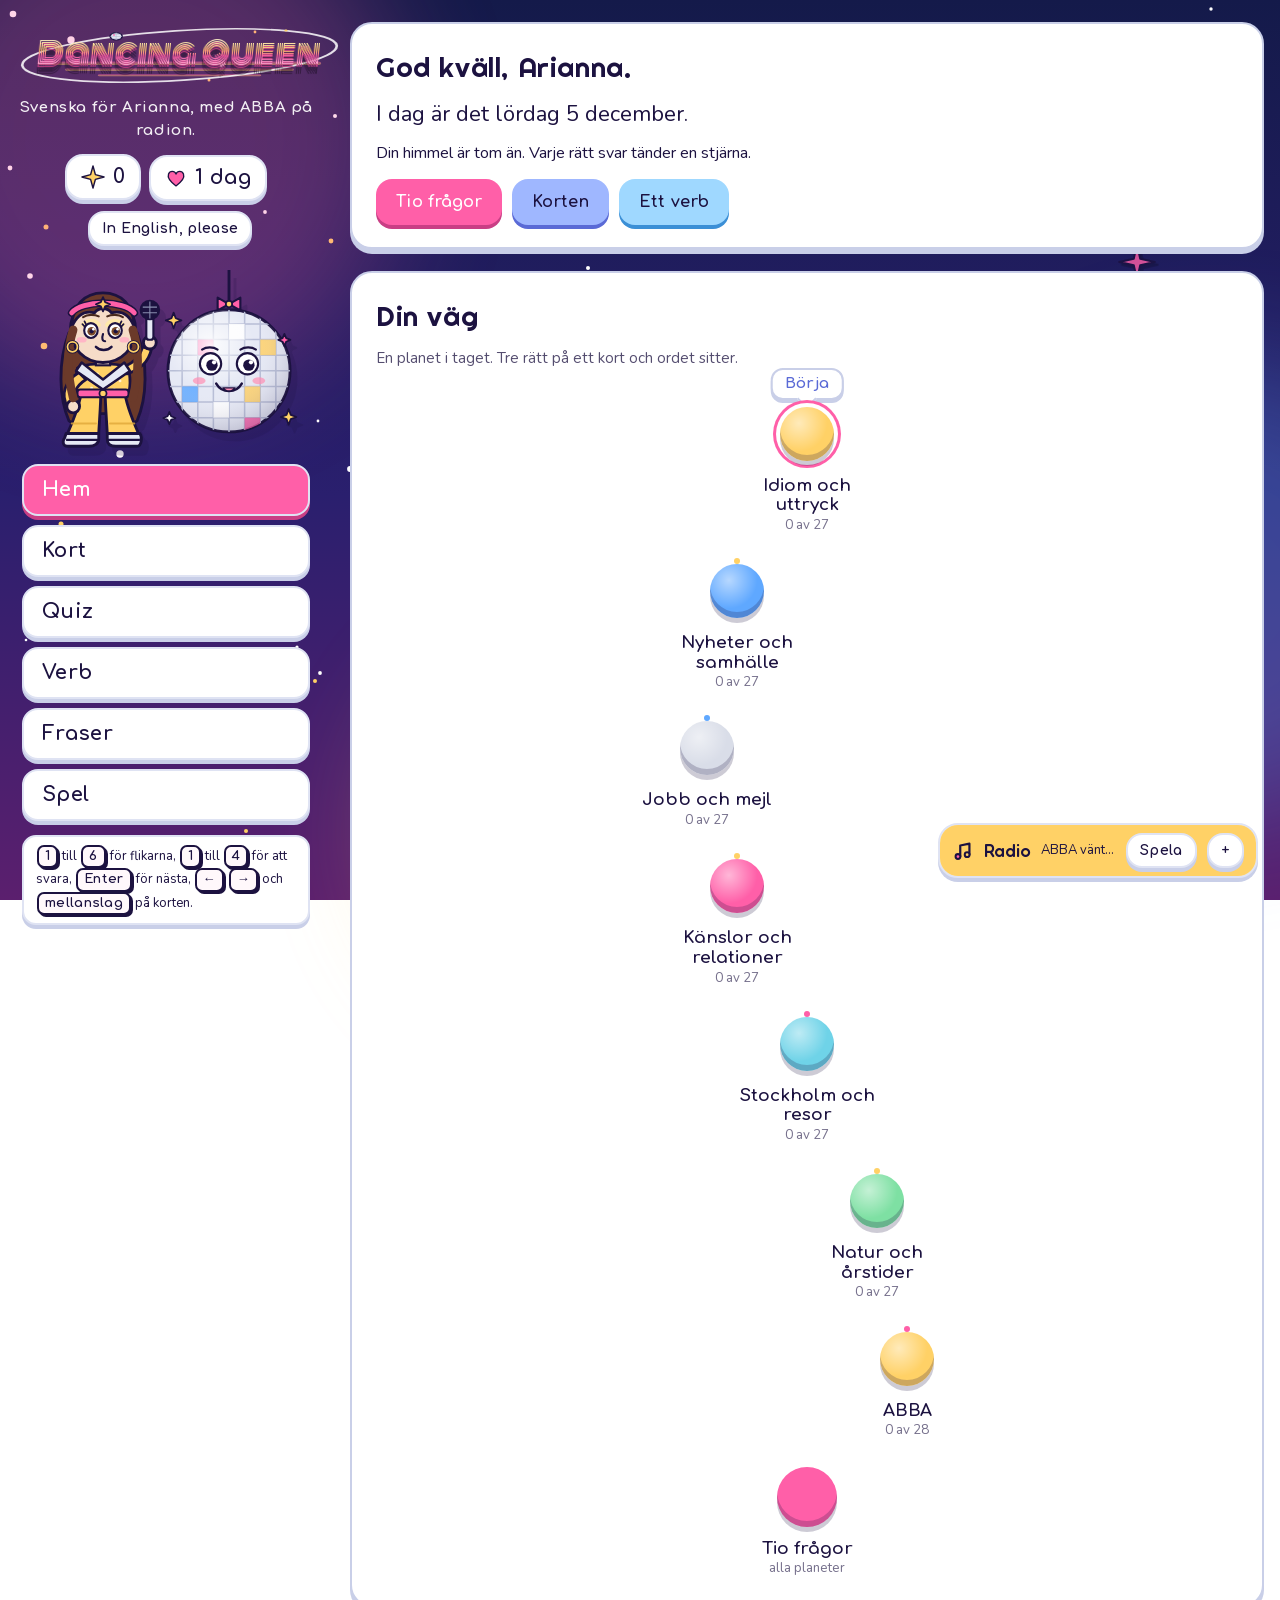
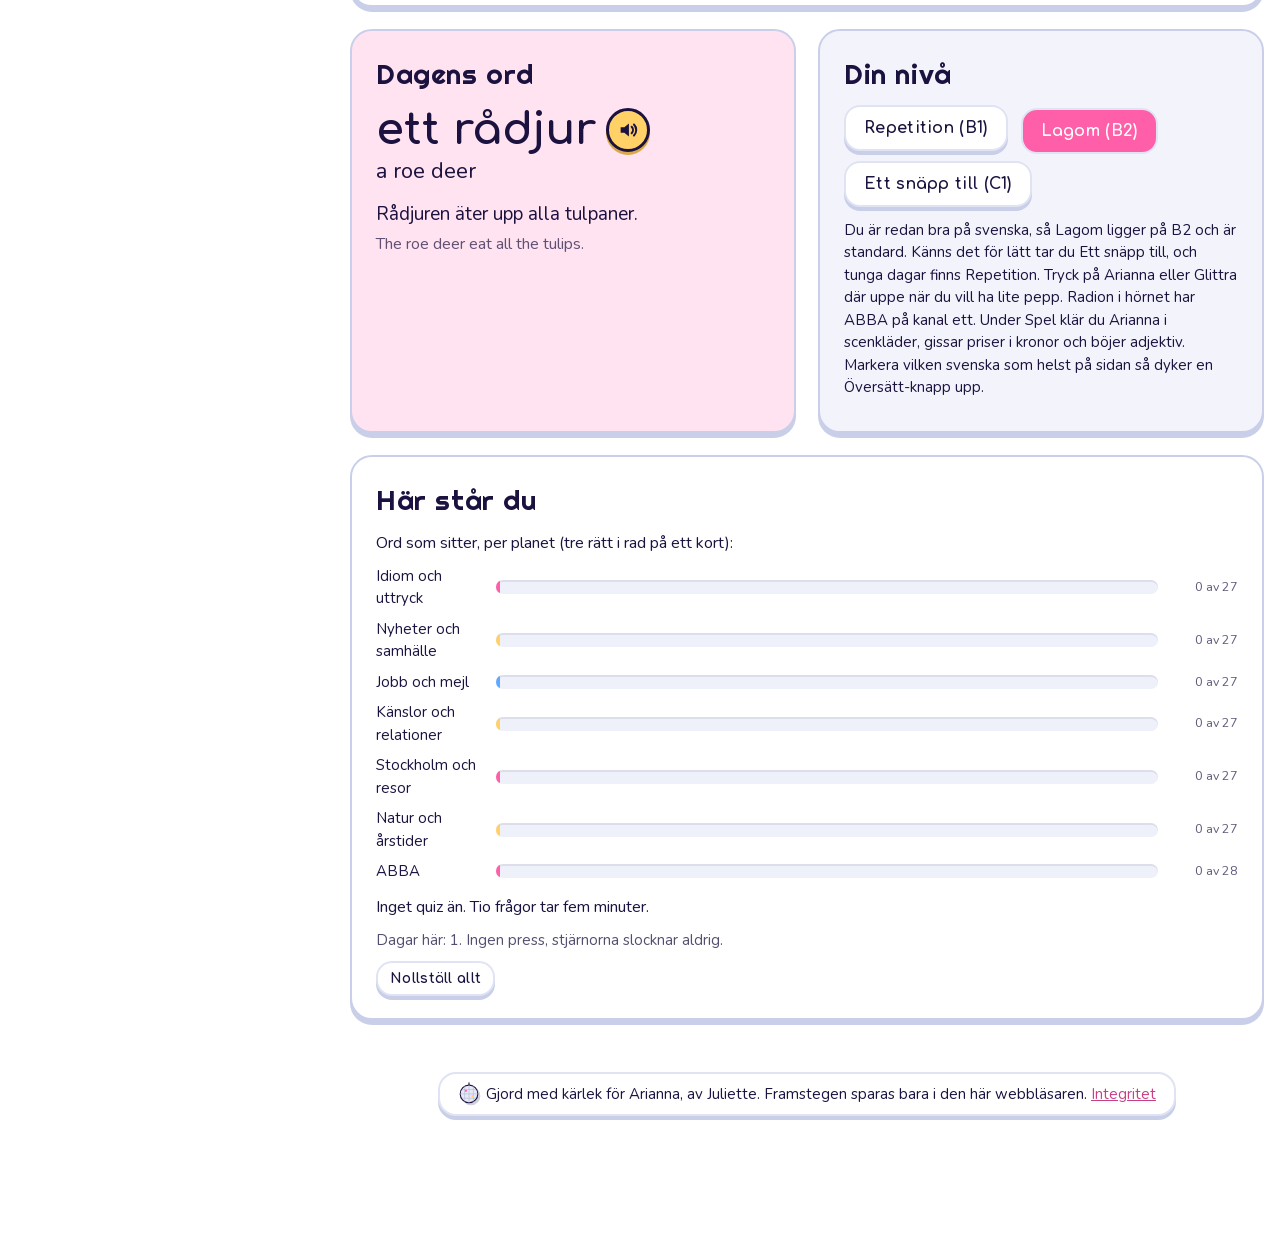
==== index.html @ 540b8186 "Dancing Queen: Swedish practice site for Arianna, ABBA themed Sister site of Le Petit Observatoire. " ====
<!doctype html>
<html lang="sv">
<head>
<meta charset="utf-8">
<meta name="viewport" content="width=device-width, initial-scale=1">
<title>Dancing Queen</title>
<meta name="description" content="Svenska för Arianna, med ABBA på radion.">
<link rel="stylesheet" href="fonts/fonts.css?v=1">
<link rel="stylesheet" href="style.css?v=1">
<link rel="manifest" href="manifest.webmanifest">
<meta name="apple-mobile-web-app-capable" content="yes">
<meta name="apple-mobile-web-app-status-bar-style" content="black-translucent">
<meta name="apple-mobile-web-app-title" content="Dancing Queen">
<meta name="theme-color" content="#141a4a">
<link rel="apple-touch-icon" href="icon-180.png">
<link rel="icon" href="data:image/svg+xml,%3Csvg xmlns='http://www.w3.org/2000/svg' viewBox='0 0 100 100'%3E%3Ccircle cx='50' cy='54' r='40' fill='%23e6e9f5' stroke='%231c1240' stroke-width='6'/%3E%3Cpath d='M10 54h80M18 34h64M18 74h64M50 14v80M30 20v68M70 20v68' stroke='%23b7bdd6' stroke-width='3'/%3E%3Ccircle cx='36' cy='40' r='6' fill='%23ff5fa8'/%3E%3Ccircle cx='66' cy='64' r='6' fill='%23ffd166'/%3E%3C/svg%3E">
</head>
<body>
<svg id="sky" aria-hidden="true"></svg>
<div class="blob a"></div><div class="blob b"></div><div class="blob c"></div>

<div class="wrap">
<header class="top">
  <button class="char j" id="charJ" aria-label="Arianna">
    <span class="bubble" id="bubbleJ"></span>
    <svg viewBox="0 0 200 270" xmlns="http://www.w3.org/2000/svg">
      <!-- hair back, long and wavy -->
      <path d="M52 108 C36 150 38 200 52 232 C60 240 70 232 74 222 L126 222 C130 232 140 240 148 232 C162 200 164 150 148 108 Z" fill="#6b3a2a" stroke="#1c1240" stroke-width="4" stroke-linejoin="round"/>
      <!-- flared legs -->
      <path d="M70 188 C68 208 58 232 50 250 L94 250 C95 230 97 208 97 188 Z" fill="#ffd166" stroke="#1c1240" stroke-width="4" stroke-linejoin="round"/>
      <path d="M103 188 C103 208 105 230 106 250 L150 250 C142 232 132 208 130 188 Z" fill="#ffd166" stroke="#1c1240" stroke-width="4" stroke-linejoin="round"/>
      <path d="M56 236 h34 M110 236 h34" stroke="#e0a93a" stroke-width="3" stroke-linecap="round" opacity=".8"/>
      <!-- platform boots -->
      <path d="M48 250 H94 V258 C94 264 88 268 80 268 H50 C44 268 42 262 46 256 Z" fill="#e6e9f5" stroke="#1c1240" stroke-width="4" stroke-linejoin="round"/>
      <path d="M106 250 H152 C156 256 154 268 148 268 H118 C110 268 106 264 106 258 Z" fill="#e6e9f5" stroke="#1c1240" stroke-width="4" stroke-linejoin="round"/>
      <path d="M48 259 h46 M106 259 h46" stroke="#1c1240" stroke-width="3"/>
      <!-- jumpsuit body -->
      <path d="M64 158 C60 178 62 196 68 196 L132 196 C138 196 140 178 136 158 C126 150 74 150 64 158 Z" fill="#ffd166" stroke="#1c1240" stroke-width="4" stroke-linejoin="round"/>
      <g fill="#fff" opacity=".75"><circle cx="78" cy="172" r="2"/><circle cx="92" cy="166" r="2"/><circle cx="110" cy="170" r="2"/><circle cx="124" cy="176" r="2"/><circle cx="84" cy="186" r="2"/><circle cx="116" cy="188" r="2"/><circle cx="100" cy="180" r="2"/></g>
      <!-- belt -->
      <rect x="64" y="188" width="72" height="11" rx="4" fill="#ff5fa8" stroke="#1c1240" stroke-width="3"/>
      <circle cx="100" cy="193.5" r="5" fill="#ffd166" stroke="#1c1240" stroke-width="2.5"/>
      <!-- left arm on the hip -->
      <path d="M66 164 C46 176 40 196 50 212 L62 208 C56 198 60 184 76 174 Z" fill="#ffd166" stroke="#1c1240" stroke-width="4" stroke-linejoin="round"/>
      <circle cx="58" cy="212" r="9" fill="#f6dcc8" stroke="#1c1240" stroke-width="4"/>
      <!-- right arm up with the microphone -->
      <path d="M134 166 C152 160 164 150 168 132 L156 128 C152 142 144 150 130 156 Z" fill="#ffd166" stroke="#1c1240" stroke-width="4" stroke-linejoin="round"/>
      <circle cx="166" cy="122" r="9" fill="#f6dcc8" stroke="#1c1240" stroke-width="4"/>
      <rect x="161" y="84" width="10" height="34" rx="4" fill="#e6e9f5" stroke="#1c1240" stroke-width="3"/>
      <circle cx="166" cy="76" r="13" fill="#1c1240" stroke="#1c1240" stroke-width="3"/>
      <path d="M156 72 h20 M156 80 h20 M166 64 v24" stroke="#8a8fb0" stroke-width="1.5"/>
      <!-- wide pointed collar -->
      <path d="M70 150 L100 174 L130 150 L138 162 L100 188 L62 162 Z" fill="#e6e9f5" stroke="#1c1240" stroke-width="3.5" stroke-linejoin="round"/>
      <!-- neck -->
      <rect x="90" y="140" width="20" height="14" fill="#f6dcc8" stroke="#1c1240" stroke-width="3"/>
      <!-- face -->
      <circle cx="100" cy="104" r="46" fill="#f6dcc8" stroke="#1c1240" stroke-width="4"/>
      <!-- hair front with curtain bangs -->
      <path d="M56 100 C56 70 74 52 100 52 C126 52 144 70 144 100 C138 84 128 76 112 80 C106 72 94 72 88 80 C72 76 62 86 56 100 Z" fill="#6b3a2a" stroke="#1c1240" stroke-width="4" stroke-linejoin="round"/>
      <path d="M58 104 C48 134 50 168 58 200" fill="none" stroke="#6b3a2a" stroke-width="12" stroke-linecap="round"/>
      <path d="M142 104 C152 134 150 168 142 200" fill="none" stroke="#6b3a2a" stroke-width="12" stroke-linecap="round"/>
      <!-- sparkly headband -->
      <path d="M56 80 C70 62 130 62 144 80" fill="none" stroke="#1c1240" stroke-width="11" stroke-linecap="round"/>
      <path d="M56 80 C70 62 130 62 144 80" fill="none" stroke="#ff5fa8" stroke-width="7" stroke-linecap="round"/>
      <path d="M100 58 l3 7 7 3 -7 3 -3 7 -3 -7 -7 -3 7 -3z" fill="#ffd166" stroke="#1c1240" stroke-width="2.5" stroke-linejoin="round"/>
      <!-- hoop earrings -->
      <circle cx="57" cy="128" r="7" fill="none" stroke="#1c1240" stroke-width="5"/><circle cx="57" cy="128" r="7" fill="none" stroke="#ffd166" stroke-width="2.5"/>
      <circle cx="143" cy="128" r="7" fill="none" stroke="#1c1240" stroke-width="5"/><circle cx="143" cy="128" r="7" fill="none" stroke="#ffd166" stroke-width="2.5"/>
      <!-- eyes with gold shimmer, lashes, brows -->
      <path d="M72 97 C78 90 90 90 94 97" fill="none" stroke="#ffe9a8" stroke-width="6" stroke-linecap="round" opacity=".95"/>
      <path d="M106 97 C110 90 122 90 128 97" fill="none" stroke="#ffe9a8" stroke-width="6" stroke-linecap="round" opacity=".95"/>
      <ellipse cx="83" cy="105" rx="9.5" ry="10.5" fill="#fff" stroke="#1c1240" stroke-width="3"/>
      <ellipse cx="117" cy="105" rx="9.5" ry="10.5" fill="#fff" stroke="#1c1240" stroke-width="3"/>
      <circle cx="84" cy="106" r="6" fill="#7a4a2a"/><circle cx="118" cy="106" r="6" fill="#7a4a2a"/>
      <circle cx="84" cy="106" r="3" fill="#1c1240"/><circle cx="118" cy="106" r="3" fill="#1c1240"/>
      <circle cx="86.5" cy="103" r="1.8" fill="#fff"/><circle cx="120.5" cy="103" r="1.8" fill="#fff"/>
      <path d="M74 99 l-3 -3 M76 96 l-2 -4 M126 99 l3 -3 M124 96 l2 -4" stroke="#1c1240" stroke-width="2.5" stroke-linecap="round"/>
      <path d="M72 86 C78 82 88 82 94 85 M106 85 C112 82 122 82 128 86" fill="none" stroke="#4a2a1e" stroke-width="3" stroke-linecap="round"/>
      <!-- blush, nose, smile -->
      <ellipse cx="70" cy="118" rx="7" ry="4" fill="#ffb6c6"/><ellipse cx="130" cy="118" rx="7" ry="4" fill="#ffb6c6"/>
      <path d="M100 110 c-2 6 -1 10 3 10" fill="none" stroke="#1c1240" stroke-width="3" stroke-linecap="round"/>
      <path d="M90 128 C96 134 106 134 112 128" fill="none" stroke="#1c1240" stroke-width="3.5" stroke-linecap="round"/>
    </svg>
  </button>

  <div class="title">
    <h1>Dancing Queen</h1>
    <p>Svenska för Arianna, med ABBA på radion.</p>
    <div class="starbadge" id="starBadge" title="Stjärnor du har samlat">
      <svg viewBox="0 0 100 100"><path d="M50 4 L60 40 L96 50 L60 60 L50 96 L40 60 L4 50 L40 40 Z" fill="#ffd166" stroke="#1c1240" stroke-width="6" stroke-linejoin="round"/></svg>
      <span id="starCount">0</span>
    </div>
  </div>

  <button class="char c" id="charC" aria-label="Glittra">
    <span class="bubble" id="bubbleC"></span>
    <svg viewBox="0 0 200 250" xmlns="http://www.w3.org/2000/svg">
      <defs>
        <clipPath id="ballclip"><circle cx="100" cy="142" r="86"/></clipPath>
        <radialGradient id="ballshine" cx=".35" cy=".3" r=".8"><stop offset="0" stop-color="#fff" stop-opacity=".9"/><stop offset=".45" stop-color="#fff" stop-opacity="0"/><stop offset="1" stop-color="#1c1240" stop-opacity=".25"/></radialGradient>
      </defs>
      <!-- string and little bow -->
      <path d="M100 0 v50" stroke="#1c1240" stroke-width="4" stroke-linecap="round"/>
      <path d="M100 48 l-16 -9 v18 z M100 48 l16 -9 v18 z" fill="#ff5fa8" stroke="#1c1240" stroke-width="3" stroke-linejoin="round"/>
      <circle cx="100" cy="48" r="4.5" fill="#ffd166" stroke="#1c1240" stroke-width="2.5"/>
      <!-- mirror ball -->
      <circle cx="100" cy="142" r="86" fill="#e6e9f5" stroke="#1c1240" stroke-width="4"/>
      <g clip-path="url(#ballclip)" stroke="#b7bdd6" stroke-width="2.2" fill="none">
        <path d="M0 142 H200 M0 120 H200 M0 164 H200 M0 98 H200 M0 186 H200 M0 76 H200 M0 208 H200"/>
        <path d="M100 56 V228 M78 56 V228 M122 56 V228 M56 56 V228 M144 56 V228 M34 70 V214 M166 70 V214"/>
      </g>
      <g clip-path="url(#ballclip)" opacity=".85">
        <rect x="56" y="98" width="22" height="22" fill="#ff5fa8"/><rect x="122" y="164" width="22" height="22" fill="#ffd166"/><rect x="144" y="98" width="22" height="22" fill="#ffd166"/><rect x="34" y="164" width="22" height="22" fill="#5fa8ff"/><rect x="78" y="186" width="22" height="22" fill="#fff"/><rect x="100" y="76" width="22" height="22" fill="#fff"/><rect x="122" y="208" width="22" height="22" fill="#ff5fa8"/>
      </g>
      <circle cx="100" cy="142" r="86" fill="url(#ballshine)"/>
      <!-- face -->
      <circle cx="74" cy="132" r="15" fill="#fff" stroke="#1c1240" stroke-width="3"/>
      <circle cx="126" cy="132" r="15" fill="#fff" stroke="#1c1240" stroke-width="3"/>
      <circle cx="76" cy="134" r="8" fill="#1c1240"/><circle cx="128" cy="134" r="8" fill="#1c1240"/>
      <circle cx="79" cy="130" r="3" fill="#fff"/><circle cx="131" cy="130" r="3" fill="#fff"/>
      <path d="M62 112 C68 108 78 108 84 112 M116 112 C122 108 132 108 138 112" fill="none" stroke="#1c1240" stroke-width="3" stroke-linecap="round"/>
      <ellipse cx="58" cy="156" rx="9" ry="5" fill="#ff8fb4" opacity=".7"/><ellipse cx="142" cy="156" rx="9" ry="5" fill="#ff8fb4" opacity=".7"/>
      <path d="M82 160 C90 174 110 174 118 160" fill="none" stroke="#1c1240" stroke-width="3.5" stroke-linecap="round"/>
      <path d="M92 166 c3 6 13 6 16 0 z" fill="#ff8fb4" stroke="#1c1240" stroke-width="2"/>
      <!-- sparkles -->
      <path d="M22 60 l3 8 8 3 -8 3 -3 8 -3 -8 -8 -3 8 -3z" fill="#ffd166" stroke="#1c1240" stroke-width="2.5" stroke-linejoin="round"/>
      <path d="M178 90 l2.5 6 6 2.5 -6 2.5 -2.5 6 -2.5 -6 -6 -2.5 6 -2.5z" fill="#ff5fa8" stroke="#1c1240" stroke-width="2.5" stroke-linejoin="round"/>
      <path d="M16 200 l2.5 6 6 2.5 -6 2.5 -2.5 6 -2.5 -6 -6 -2.5 6 -2.5z" fill="#fff" stroke="#1c1240" stroke-width="2.5" stroke-linejoin="round"/>
      <path d="M184 196 l3 8 8 3 -8 3 -3 8 -3 -8 -8 -3 8 -3z" fill="#ffd166" stroke="#1c1240" stroke-width="2.5" stroke-linejoin="round"/>
    </svg>
  </button>
</header>

<nav class="tabs" id="tabs">
  <button class="tab on" data-view="home">Hem</button>
  <button class="tab" data-view="cards">Kort</button>
  <button class="tab" data-view="quiz">Quiz</button>
  <button class="tab" data-view="verbs">Verb</button>
  <button class="tab" data-view="phrases">Fraser</button>
  <button class="tab" data-view="games">Spel</button>
</nav>

<main>
<section id="view-home">
  <div class="panel">
    <h2 id="greeting">Hej, Arianna.</h2>
    <p class="big" id="dateLine"></p>
    <p id="starLine"></p>
    <div class="row" style="margin-top:14px">
      <button class="btn pink" data-go="quiz">Tio frågor</button>
      <button class="btn lilac" data-go="cards">Korten</button>
      <button class="btn blue" data-go="verbs">Ett verb</button>
    </div>
  </div>
  <div class="cols">
    <div class="panel pink">
      <h2>Dagens ord</h2>
      <div class="row"><span class="word" id="wodFr"></span><button class="speak" id="wodSpeak" aria-label="Lyssna"><svg viewBox="0 0 24 24"><path d="M4 9v6h4l5 4V5L8 9H4z" fill="#1c1240"/><path d="M16 8.5a5 5 0 0 1 0 7M18.5 6a8.5 8.5 0 0 1 0 12" fill="none" stroke="#1c1240" stroke-width="2.2" stroke-linecap="round"/></svg></button></div>
      <p class="big" id="wodEn"></p>
      <p class="ex" id="wodEx"></p>
    </div>
    <div class="panel soft">
      <h2>Din nivå</h2>
      <div class="levels" id="levels">
        <button class="btn plain" data-lvl="1">Repetition (B1)</button>
        <button class="btn plain" data-lvl="2">Lagom (B2)</button>
        <button class="btn plain" data-lvl="3">Ett snäpp till (C1)</button>
      </div>
      <p class="small" style="margin-top:12px">Du är redan bra på svenska, så Lagom ligger på B2 och är standard. Känns det för lätt tar du Ett snäpp till, och tunga dagar finns Repetition. Tryck på Arianna eller Glittra där uppe när du vill ha lite pepp. Radion i hörnet har ABBA på kanal ett. Under Spel klär du Arianna i scenkläder, gissar priser i kronor och böjer adjektiv. Markera vilken svenska som helst på sidan så dyker en Översätt-knapp upp.</p>
    </div>
  </div>
  <div class="panel" id="progressPanel"></div>
</section>

<section id="view-cards" hidden>
  <div class="panel">
    <h2>Vilken planet i dag?</h2>
    <div class="planets" id="deckPlanets"></div>
  </div>
  <div id="cardArea"></div>
</section>

<section id="view-quiz" hidden>
  <div id="quizArea"></div>
</section>

<section id="view-verbs" hidden>
  <div class="panel">
    <h2>Böj det här</h2>
    <div class="row">
      <select id="verbSel"></select>
      <select id="tenseSel">
        <option value="pres">presens</option>
        <option value="pret">preteritum</option>
        <option value="perf">perfekt</option>
        <option value="fut">futurum</option>
      </select>
      <button class="btn sm plain" id="verbTable">Visa tabellen</button>
    </div>
    <div id="verbArea" style="margin-top:18px"></div>
    <div id="verbTableArea" style="margin-top:14px"></div>
  </div>
</section>

<section id="view-games" hidden><div id="gameArea"></div></section>

<section id="view-phrases" hidden>
  <div class="panel">
    <h2>Sånt du faktiskt säger</h2>
    <div class="row" style="margin-bottom:8px">
      <button class="btn sm plain" id="toggleEn">Dölj engelskan</button>
      <button class="btn sm plain" id="challengeMode">Utmaning</button>
      <button class="btn sm plain" id="shufflePhrases">Blanda</button>
    </div>
    <div id="phraseList"></div>
  </div>
</section>
</main>

<footer>Gjord med kärlek för Arianna, av Juliette. Framstegen sparas bara i den här webbläsaren. <a href="privacy.html">Integritet</a></footer>
</div>

<aside class="radio min" id="radio">
  <div class="bar">
    <svg class="icon" viewBox="0 0 24 24"><path d="M9 18V6l10-2v12" fill="none" stroke="#1c1240" stroke-width="2.4" stroke-linecap="round" stroke-linejoin="round"/><circle cx="6.5" cy="18" r="2.6" fill="#ff5fa8" stroke="#1c1240" stroke-width="2.2"/><circle cx="16.5" cy="16" r="2.6" fill="#ffd166" stroke="#1c1240" stroke-width="2.2"/></svg>
    <span>Radio</span>
    <span class="np" id="nowPlaying">ABBA väntar på kanal ett.</span>
    <button class="btn sm plain" id="radioPlay">Spela</button>
    <button class="btn sm plain" id="radioToggle" aria-label="Öppna eller minimera">+</button>
  </div>
  <div class="body">
    <div class="stations" id="stations"></div>
    <div class="yt" id="yt"><div id="ytPlayer"></div></div>
    <form class="custom" id="customForm">
      <input type="text" id="customUrl" placeholder="Klistra in en YouTube-länk eller spellista">
      <button class="btn sm lilac" type="submit">Kör</button>
    </form>
  </div>
</aside>

<script src="data.js?v=1"></script>
<script src="app.js?v=1"></script>
<script src="games.js?v=1"></script>
<script src="english.js?v=1"></script>
<script src="interactive.js?v=1"></script>
<script src="disco.js?v=1"></script>
<script src="path.js?v=1"></script>
<script src="native.js?v=1"></script>
</body>
</html>
---- fonts/fonts.css ----
/* Fredoka and Nunito, bundled from Google Fonts (OFL) so the app works offline */
@font-face{font-family:'Fredoka';font-style:normal;font-weight:500;font-display:swap;src:url(fredoka-normal-500-latin-ext.woff2) format('woff2');unicode-range:U+0100-02BA, U+02BD-02C5, U+02C7-02CC, U+02CE-02D7, U+02DD-02FF, U+0304, U+0308, U+0329, U+1D00-1DBF, U+1E00-1E9F, U+1EF2-1EFF, U+2020, U+20A0-20AB, U+20AD-20C4, U+2113, U+2C60-2C7F, U+A720-A7FF;}
@font-face{font-family:'Fredoka';font-style:normal;font-weight:500;font-display:swap;src:url(fredoka-normal-500-latin.woff2) format('woff2');unicode-range:U+0000-00FF, U+0131, U+0152-0153, U+02BB-02BC, U+02C6, U+02DA, U+02DC, U+0304, U+0308, U+0329, U+2000-206F, U+20AC, U+2122, U+2191, U+2193, U+2212, U+2215, U+FEFF, U+FFFD;}
@font-face{font-family:'Fredoka';font-style:normal;font-weight:600;font-display:swap;src:url(fredoka-normal-500-latin-ext.woff2) format('woff2');unicode-range:U+0100-02BA, U+02BD-02C5, U+02C7-02CC, U+02CE-02D7, U+02DD-02FF, U+0304, U+0308, U+0329, U+1D00-1DBF, U+1E00-1E9F, U+1EF2-1EFF, U+2020, U+20A0-20AB, U+20AD-20C4, U+2113, U+2C60-2C7F, U+A720-A7FF;}
@font-face{font-family:'Fredoka';font-style:normal;font-weight:600;font-display:swap;src:url(fredoka-normal-500-latin.woff2) format('woff2');unicode-range:U+0000-00FF, U+0131, U+0152-0153, U+02BB-02BC, U+02C6, U+02DA, U+02DC, U+0304, U+0308, U+0329, U+2000-206F, U+20AC, U+2122, U+2191, U+2193, U+2212, U+2215, U+FEFF, U+FFFD;}
@font-face{font-family:'Fredoka';font-style:normal;font-weight:700;font-display:swap;src:url(fredoka-normal-500-latin-ext.woff2) format('woff2');unicode-range:U+0100-02BA, U+02BD-02C5, U+02C7-02CC, U+02CE-02D7, U+02DD-02FF, U+0304, U+0308, U+0329, U+1D00-1DBF, U+1E00-1E9F, U+1EF2-1EFF, U+2020, U+20A0-20AB, U+20AD-20C4, U+2113, U+2C60-2C7F, U+A720-A7FF;}
@font-face{font-family:'Fredoka';font-style:normal;font-weight:700;font-display:swap;src:url(fredoka-normal-500-latin.woff2) format('woff2');unicode-range:U+0000-00FF, U+0131, U+0152-0153, U+02BB-02BC, U+02C6, U+02DA, U+02DC, U+0304, U+0308, U+0329, U+2000-206F, U+20AC, U+2122, U+2191, U+2193, U+2212, U+2215, U+FEFF, U+FFFD;}
@font-face{font-family:'Nunito';font-style:italic;font-weight:400;font-display:swap;src:url(nunito-italic-400-latin-ext.woff) format('woff');unicode-range:U+0100-02BA, U+02BD-02C5, U+02C7-02CC, U+02CE-02D7, U+02DD-02FF, U+0304, U+0308, U+0329, U+1D00-1DBF, U+1E00-1E9F, U+1EF2-1EFF, U+2020, U+20A0-20AB, U+20AD-20C4, U+2113, U+2C60-2C7F, U+A720-A7FF;}
@font-face{font-family:'Nunito';font-style:italic;font-weight:400;font-display:swap;src:url(nunito-italic-400-latin.woff) format('woff');unicode-range:U+0000-00FF, U+0131, U+0152-0153, U+02BB-02BC, U+02C6, U+02DA, U+02DC, U+0304, U+0308, U+0329, U+2000-206F, U+20AC, U+2122, U+2191, U+2193, U+2212, U+2215, U+FEFF, U+FFFD;}
@font-face{font-family:'Nunito';font-style:normal;font-weight:400;font-display:swap;src:url(nunito-normal-400-latin-ext.woff2) format('woff2');unicode-range:U+0100-02BA, U+02BD-02C5, U+02C7-02CC, U+02CE-02D7, U+02DD-02FF, U+0304, U+0308, U+0329, U+1D00-1DBF, U+1E00-1E9F, U+1EF2-1EFF, U+2020, U+20A0-20AB, U+20AD-20C4, U+2113, U+2C60-2C7F, U+A720-A7FF;}
@font-face{font-family:'Nunito';font-style:normal;font-weight:400;font-display:swap;src:url(nunito-normal-400-latin.woff2) format('woff2');unicode-range:U+0000-00FF, U+0131, U+0152-0153, U+02BB-02BC, U+02C6, U+02DA, U+02DC, U+0304, U+0308, U+0329, U+2000-206F, U+20AC, U+2122, U+2191, U+2193, U+2212, U+2215, U+FEFF, U+FFFD;}
@font-face{font-family:'Nunito';font-style:normal;font-weight:700;font-display:swap;src:url(nunito-normal-400-latin-ext.woff2) format('woff2');unicode-range:U+0100-02BA, U+02BD-02C5, U+02C7-02CC, U+02CE-02D7, U+02DD-02FF, U+0304, U+0308, U+0329, U+1D00-1DBF, U+1E00-1E9F, U+1EF2-1EFF, U+2020, U+20A0-20AB, U+20AD-20C4, U+2113, U+2C60-2C7F, U+A720-A7FF;}
@font-face{font-family:'Nunito';font-style:normal;font-weight:700;font-display:swap;src:url(nunito-normal-400-latin.woff2) format('woff2');unicode-range:U+0000-00FF, U+0131, U+0152-0153, U+02BB-02BC, U+02C6, U+02DA, U+02DC, U+0304, U+0308, U+0329, U+2000-206F, U+20AC, U+2122, U+2191, U+2193, U+2212, U+2215, U+FEFF, U+FFFD;}
@font-face{font-family:'Nunito';font-style:normal;font-weight:800;font-display:swap;src:url(nunito-normal-400-latin-ext.woff2) format('woff2');unicode-range:U+0100-02BA, U+02BD-02C5, U+02C7-02CC, U+02CE-02D7, U+02DD-02FF, U+0304, U+0308, U+0329, U+1D00-1DBF, U+1E00-1E9F, U+1EF2-1EFF, U+2020, U+20A0-20AB, U+20AD-20C4, U+2113, U+2C60-2C7F, U+A720-A7FF;}
@font-face{font-family:'Nunito';font-style:normal;font-weight:800;font-display:swap;src:url(nunito-normal-400-latin.woff2) format('woff2');unicode-range:U+0000-00FF, U+0131, U+0152-0153, U+02BB-02BC, U+02C6, U+02DA, U+02DC, U+0304, U+0308, U+0329, U+2000-206F, U+20AC, U+2122, U+2191, U+2193, U+2212, U+2215, U+FEFF, U+FFFD;}

/* Righteous and Comfortaa (OFL), the retro-futuristic display faces */
@font-face{font-family:'Comfortaa';font-style:normal;font-weight:600;font-display:swap;src:url(comfortaa-normal-600-latin-ext.woff2) format('woff2');unicode-range:U+0100-02BA, U+02BD-02C5, U+02C7-02CC, U+02CE-02D7, U+02DD-02FF, U+0304, U+0308, U+0329, U+1D00-1DBF, U+1E00-1E9F, U+1EF2-1EFF, U+2020, U+20A0-20AB, U+20AD-20C4, U+2113, U+2C60-2C7F, U+A720-A7FF;}
@font-face{font-family:'Comfortaa';font-style:normal;font-weight:600;font-display:swap;src:url(comfortaa-normal-600-latin.woff2) format('woff2');unicode-range:U+0000-00FF, U+0131, U+0152-0153, U+02BB-02BC, U+02C6, U+02DA, U+02DC, U+0304, U+0308, U+0329, U+2000-206F, U+20AC, U+2122, U+2191, U+2193, U+2212, U+2215, U+FEFF, U+FFFD;}
@font-face{font-family:'Comfortaa';font-style:normal;font-weight:700;font-display:swap;src:url(comfortaa-normal-600-latin-ext.woff2) format('woff2');unicode-range:U+0100-02BA, U+02BD-02C5, U+02C7-02CC, U+02CE-02D7, U+02DD-02FF, U+0304, U+0308, U+0329, U+1D00-1DBF, U+1E00-1E9F, U+1EF2-1EFF, U+2020, U+20A0-20AB, U+20AD-20C4, U+2113, U+2C60-2C7F, U+A720-A7FF;}
@font-face{font-family:'Comfortaa';font-style:normal;font-weight:700;font-display:swap;src:url(comfortaa-normal-600-latin.woff2) format('woff2');unicode-range:U+0000-00FF, U+0131, U+0152-0153, U+02BB-02BC, U+02C6, U+02DA, U+02DC, U+0304, U+0308, U+0329, U+2000-206F, U+20AC, U+2122, U+2191, U+2193, U+2212, U+2215, U+FEFF, U+FFFD;}
@font-face{font-family:'Righteous';font-style:normal;font-weight:400;font-display:swap;src:url(righteous-normal-400-latin-ext.woff2) format('woff2');unicode-range:U+0100-02BA, U+02BD-02C5, U+02C7-02CC, U+02CE-02D7, U+02DD-02FF, U+0304, U+0308, U+0329, U+1D00-1DBF, U+1E00-1E9F, U+1EF2-1EFF, U+2020, U+20A0-20AB, U+20AD-20C4, U+2113, U+2C60-2C7F, U+A720-A7FF;}
@font-face{font-family:'Righteous';font-style:normal;font-weight:400;font-display:swap;src:url(righteous-normal-400-latin.woff2) format('woff2');unicode-range:U+0000-00FF, U+0131, U+0152-0153, U+02BB-02BC, U+02C6, U+02DA, U+02DC, U+0304, U+0308, U+0329, U+2000-206F, U+20AC, U+2122, U+2191, U+2193, U+2212, U+2215, U+FEFF, U+FFFD;}

/* Monoton and Bungee (OFL), the disco display faces for the title */
@font-face{font-family:'Monoton';font-style:normal;font-weight:400;font-display:swap;src:url(monoton-normal-400-latin-ext.woff2) format('woff2');unicode-range:U+0100-02BA, U+02BD-02C5, U+02C7-02CC, U+02CE-02D7, U+02DD-02FF, U+0304, U+0308, U+0329, U+1D00-1DBF, U+1E00-1E9F, U+1EF2-1EFF, U+2020, U+20A0-20AB, U+20AD-20C4, U+2113, U+2C60-2C7F, U+A720-A7FF;}
@font-face{font-family:'Monoton';font-style:normal;font-weight:400;font-display:swap;src:url(monoton-normal-400-latin.woff2) format('woff2');unicode-range:U+0000-00FF, U+0131, U+0152-0153, U+02BB-02BC, U+02C6, U+02DA, U+02DC, U+0304, U+0308, U+0329, U+2000-206F, U+20AC, U+2122, U+2191, U+2193, U+2212, U+2215, U+FEFF, U+FFFD;}
@font-face{font-family:'Bungee';font-style:normal;font-weight:400;font-display:swap;src:url(bungee-normal-400-latin-ext.woff2) format('woff2');unicode-range:U+0100-02BA, U+02BD-02C5, U+02C7-02CC, U+02CE-02D7, U+02DD-02FF, U+0304, U+0308, U+0329, U+1D00-1DBF, U+1E00-1E9F, U+1EF2-1EFF, U+2020, U+20A0-20AB, U+20AD-20C4, U+2113, U+2C60-2C7F, U+A720-A7FF;}
@font-face{font-family:'Bungee';font-style:normal;font-weight:400;font-display:swap;src:url(bungee-normal-400-latin.woff2) format('woff2');unicode-range:U+0000-00FF, U+0131, U+0152-0153, U+02BB-02BC, U+02C6, U+02DA, U+02DC, U+0304, U+0308, U+0329, U+2000-206F, U+20AC, U+2122, U+2191, U+2193, U+2212, U+2215, U+FEFF, U+FFFD;}
---- style.css ----
:root{
  --sky1:#2a1850; --sky2:#4b2a86; --ink:#1c1240; --cream:#fff6fb;
  --pink:#ff7ac6; --pink2:#ffc2e2; --lilac:#b48cff; --lilac2:#e6d9ff; --lilac3:#8f63e6;
  --peach:#ffb6a8; --yellow:#ffd98a; --blue:#7fd3ff; --good:#4ccf8a; --bad:#ff6b8a;
  --shadow:6px 6px 0 var(--lilac3);
}
*{box-sizing:border-box}
html,body{margin:0}
body{
  font-family:'Nunito',system-ui,sans-serif; color:var(--ink); line-height:1.5;
  background:linear-gradient(180deg,var(--sky1),var(--sky2) 60%,#6a3aa8);
  min-height:100vh; overflow-x:hidden;
}
h1,h2,h3,.fr{font-family:'Fredoka','Nunito',sans-serif; font-weight:600; letter-spacing:.2px}
h2{font-size:28px; margin:0 0 10px}
h3{font-size:21px; margin:0 0 6px}
p{margin:0 0 10px}
button{font:inherit; color:inherit; cursor:pointer}
a{color:inherit}

/* sky */
#sky{position:fixed; inset:0; width:100%; height:100%; z-index:0; pointer-events:none}
.blob{position:fixed; border-radius:50%; filter:blur(60px); opacity:.45; z-index:0; pointer-events:none; animation:drift 30s ease-in-out infinite alternate}
.blob.a{width:520px;height:520px;background:var(--pink);top:-120px;left:-120px}
.blob.b{width:460px;height:460px;background:var(--lilac);top:40%;right:-160px;animation-delay:-10s}
.blob.c{width:380px;height:380px;background:var(--peach);bottom:-120px;left:30%;animation-delay:-20s}
@keyframes drift{from{transform:translate(0,0) scale(1)}to{transform:translate(40px,30px) scale(1.08)}}
.twinkle{animation:tw 3s ease-in-out infinite}
@keyframes tw{0%,100%{opacity:.35}50%{opacity:1}}

.wrap{position:relative; z-index:1; max-width:1040px; margin:0 auto; padding:18px 16px 140px}

/* header */
.top{display:grid; grid-template-columns:200px 1fr 200px; align-items:end; gap:10px; margin-top:6px}
.title{text-align:center; color:var(--cream)}
.title h1{font-size:clamp(34px,6vw,60px); margin:0; line-height:1.05; text-shadow:4px 4px 0 var(--pink), 8px 8px 0 rgba(0,0,0,.25)}
.title p{margin:10px 0 0; font-size:18px; opacity:.95}
.starbadge{display:inline-flex; align-items:center; gap:8px; margin-top:12px; background:var(--cream); color:var(--ink); border:3px solid var(--ink); border-radius:14px; padding:6px 14px; box-shadow:var(--shadow); font-family:'Fredoka',sans-serif; font-size:20px}
.starbadge svg{width:24px;height:24px}
.char{background:none; border:0; padding:0; position:relative; width:200px; animation:bob 4s ease-in-out infinite}
.char svg{width:100%; height:auto; display:block; filter:drop-shadow(6px 8px 0 rgba(0,0,0,.25))}
.char.c{animation-delay:-2s}
@keyframes bob{0%,100%{transform:translateY(0) rotate(-2deg)}50%{transform:translateY(-14px) rotate(2deg)}}
.bubble{position:absolute; top:-6px; left:50%; transform:translate(-50%,-100%); background:var(--cream); border:3px solid var(--ink); border-radius:14px; padding:6px 12px; font-family:'Fredoka',sans-serif; font-size:18px; white-space:nowrap; opacity:0; transition:opacity .2s, transform .2s; pointer-events:none}
.bubble:after{content:''; position:absolute; left:50%; bottom:-12px; width:16px; height:16px; background:var(--cream); border-right:3px solid var(--ink); border-bottom:3px solid var(--ink); transform:translateX(-50%) rotate(45deg)}
.bubble.show{opacity:1; transform:translate(-50%,-112%)}

/* tabs */
.tabs{display:flex; flex-wrap:wrap; justify-content:center; gap:10px; margin:26px 0 22px}
.tab{background:var(--cream); border:3px solid var(--ink); border-radius:12px; padding:8px 18px; font-family:'Fredoka',sans-serif; font-size:19px; box-shadow:4px 4px 0 var(--ink); transition:transform .08s, box-shadow .08s}
.tab:hover{transform:translate(-1px,-1px); box-shadow:5px 5px 0 var(--ink)}
.tab.on{background:var(--pink); transform:translate(2px,2px); box-shadow:2px 2px 0 var(--ink)}

/* panels */
.panel{background:var(--cream); border:3px solid var(--ink); border-radius:16px; padding:22px 24px; box-shadow:var(--shadow); margin-bottom:22px}
.panel.soft{background:var(--lilac2)}
.panel.pink{background:var(--pink2)}
.row{display:flex; flex-wrap:wrap; gap:10px; align-items:center}
.cols{display:grid; grid-template-columns:1fr 1fr; gap:22px}
.muted{opacity:.75}
.small{font-size:15px}
.big{font-size:22px}
section[hidden]{display:none}

.btn{background:var(--yellow); border:3px solid var(--ink); border-radius:12px; padding:9px 18px; font-family:'Fredoka',sans-serif; font-size:18px; box-shadow:4px 4px 0 var(--ink); transition:transform .08s, box-shadow .08s; display:inline-flex; align-items:center; gap:8px}
.btn:hover{transform:translate(-1px,-1px); box-shadow:5px 5px 0 var(--ink)}
.btn:active,.btn.down{transform:translate(3px,3px); box-shadow:1px 1px 0 var(--ink)}
.btn.pink{background:var(--pink)} .btn.lilac{background:var(--lilac)} .btn.blue{background:var(--blue)} .btn.plain{background:var(--cream)} .btn.good{background:var(--good)} .btn.bad{background:var(--bad)}
.btn.sm{font-size:15px; padding:5px 12px; box-shadow:3px 3px 0 var(--ink)}
.btn svg{width:20px;height:20px}
.btn:disabled{opacity:.5; cursor:default; transform:none}
.speak{background:var(--blue); border:3px solid var(--ink); border-radius:50%; width:44px; height:44px; display:inline-flex; align-items:center; justify-content:center; box-shadow:3px 3px 0 var(--ink); flex:none}
.speak svg{width:22px;height:22px}
.speak:active{transform:translate(2px,2px); box-shadow:1px 1px 0 var(--ink)}

input[type=text]{font:inherit; font-size:20px; padding:10px 14px; border:3px solid var(--ink); border-radius:12px; background:#fff; width:100%; max-width:420px}
input[type=text]:focus{outline:3px solid var(--pink); outline-offset:2px}
.accents{display:flex; flex-wrap:wrap; gap:6px; margin-top:8px}
.accents button{background:#fff; border:2px solid var(--ink); border-radius:8px; padding:3px 9px; font-size:17px}
.accents button:hover{background:var(--pink2)}

/* planets */
.planets{display:flex; flex-wrap:wrap; justify-content:center; gap:14px 22px; margin:8px 0 6px}
.planet{background:none; border:0; padding:6px; width:132px; text-align:center; font-family:'Fredoka',sans-serif; font-size:18px; color:var(--ink); border-radius:16px}
.planet svg{width:96px; height:96px; display:block; margin:0 auto 4px; transition:transform .15s; animation:bob 5s ease-in-out infinite}
.planet:nth-child(2n) svg{animation-delay:-1.3s} .planet:nth-child(3n) svg{animation-delay:-2.6s}
.planet:hover svg{transform:scale(1.08)}
.planet.on{background:var(--pink2); outline:3px solid var(--ink)}
.planet .sub{display:block; font-family:'Nunito',sans-serif; font-size:13px; opacity:.7}

/* flashcard */
.scene{perspective:1200px}
.card{position:relative; width:100%; min-height:300px; transition:transform .5s; transform-style:preserve-3d; cursor:pointer}
.card.flip{transform:rotateY(180deg)}
.face{position:absolute; inset:0; backface-visibility:hidden; background:#fff; border:3px solid var(--ink); border-radius:18px; box-shadow:var(--shadow); padding:26px; display:flex; flex-direction:column; justify-content:center; align-items:center; text-align:center}
.face.back{transform:rotateY(180deg); background:var(--pink2)}
.word{font-family:'Fredoka',sans-serif; font-size:clamp(30px,5vw,44px); line-height:1.15}
.hint{font-size:14px; opacity:.6; margin-top:14px}
.ex{font-size:19px; margin-top:12px}
.ex .en{opacity:.7; font-size:16px}
.cardbtns{display:flex; justify-content:center; gap:14px; margin-top:18px; flex-wrap:wrap}

/* quiz */
.orbit{position:relative; height:34px; margin:4px 0 18px}
.orbit .track{position:absolute; left:14px; right:14px; top:16px; border-top:3px dashed var(--lilac3)}
.orbit .ship{position:absolute; top:0; width:34px; height:34px; transition:left .5s; margin-left:-17px}
.orbit .dot{position:absolute; top:12px; width:11px; height:11px; border-radius:50%; background:#fff; border:2px solid var(--ink); margin-left:-6px}
.orbit .dot.done{background:var(--good)} .orbit .dot.miss{background:var(--bad)}
.q{font-size:24px; margin:8px 0 14px}
.q .fr{font-size:30px}
.opts{display:flex; flex-direction:column; gap:10px; max-width:560px}
.opt{text-align:left; background:#fff; border:3px solid var(--ink); border-radius:12px; padding:10px 16px; font-size:19px; box-shadow:4px 4px 0 var(--ink)}
.opt:hover{background:var(--lilac2)}
.opt.right{background:var(--good)} .opt.wrong{background:var(--bad)} .opt:disabled{cursor:default}
.feedback{margin-top:14px; font-size:19px; min-height:28px}
.feedback .cheer{font-family:'Fredoka',sans-serif; font-size:24px}
.note{background:var(--lilac2); border:3px solid var(--ink); border-radius:12px; padding:10px 14px; margin-top:12px}

/* verbs */
table{border-collapse:collapse; width:100%; max-width:480px; font-size:18px}
td{padding:6px 10px; border-bottom:2px dashed var(--lilac)}
td:first-child{opacity:.7; width:40%}
select{font:inherit; font-size:18px; padding:8px 12px; border:3px solid var(--ink); border-radius:12px; background:#fff}

/* phrases */
.phrase{display:flex; gap:14px; align-items:flex-start; padding:12px 0; border-bottom:2px dashed var(--lilac)}
.phrase:last-child{border-bottom:0}
.phrase .fr{font-size:21px}
.phrase .en{opacity:.75}
.hide-en .phrase .en{display:none}
.phrase.hidden .fr{filter:blur(8px); cursor:pointer}

/* level */
.levels{display:flex; flex-wrap:wrap; gap:10px}
.levels .btn.on{background:var(--pink); transform:translate(3px,3px); box-shadow:1px 1px 0 var(--ink)}

/* flying star */
.fly{position:fixed; width:26px; height:26px; z-index:50; pointer-events:none; transition:all .9s cubic-bezier(.3,.7,.3,1.1)}

/* radio */
.radio{position:fixed; right:16px; bottom:16px; width:320px; background:var(--cream); border:3px solid var(--ink); border-radius:16px; box-shadow:var(--shadow); z-index:40; overflow:hidden}
.radio .bar{display:flex; align-items:center; gap:10px; padding:8px 12px; background:var(--lilac); border-bottom:3px solid var(--ink); font-family:'Fredoka',sans-serif; font-size:18px}
.radio .bar .np{flex:1; font-family:'Nunito',sans-serif; font-size:13px; white-space:nowrap; overflow:hidden; text-overflow:ellipsis}
.radio .body{padding:12px; max-height:62vh; overflow:auto}
.radio.min .body{display:none}
.radio.min .bar{border-bottom:0}
.stations{display:flex; flex-direction:column; gap:8px; margin-bottom:10px}
.station{text-align:left; background:#fff; border:3px solid var(--ink); border-radius:12px; padding:7px 12px; font-size:16px}
.station.on{background:var(--pink2)}
.station small{display:block; opacity:.65; font-size:12px}
.yt{aspect-ratio:16/9; width:100%; border:3px solid var(--ink); border-radius:12px; overflow:hidden; background:#000; display:none}
.yt iframe{width:100%; height:100%; display:block; border:0}
.radio.playing .yt{display:block}
.radio .custom{display:flex; gap:6px; margin-top:10px}
.radio .custom input{font-size:14px; padding:6px 10px; min-width:0}
.icon{width:22px;height:22px}

footer{text-align:center; color:var(--cream); opacity:.85; margin-top:30px; font-size:15px}
footer a{color:var(--yellow)}

@media (max-width:860px){
  .top{grid-template-columns:1fr 1fr; grid-template-areas:'t t' 'j c'}
  .title{grid-area:t} .char.j{grid-area:j; justify-self:end} .char.c{grid-area:c; justify-self:start}
  .char{width:150px}
  .cols{grid-template-columns:1fr}
}
@media (max-width:640px){
  .wrap{padding:12px 12px 200px}
  .panel{padding:18px 16px}
  .radio{right:12px; left:12px; width:auto}
  .char{width:120px}
  .tab{font-size:17px; padding:7px 13px}
}
@media (prefers-reduced-motion:reduce){
  .char,.planet svg,.blob,.twinkle{animation:none}
  .fly{transition:none}
}

/* highlight to translate */
.tr-btn{position:absolute; z-index:60; background:var(--pink); border:3px solid var(--ink); border-radius:10px; padding:4px 12px; font-family:'Fredoka',sans-serif; font-size:16px; box-shadow:3px 3px 0 var(--ink)}
.tr-pop{position:absolute; z-index:60; width:290px; max-width:calc(100vw - 16px); background:var(--cream); border:3px solid var(--ink); border-radius:14px; padding:12px 14px; box-shadow:var(--shadow); font-size:16px}
.tr-pop .tr-fr{font-family:'Fredoka',sans-serif; font-size:18px; margin-bottom:6px; display:flex; gap:8px; align-items:center; justify-content:space-between}
.tr-pop .speak.sm{width:34px; height:34px}
.tr-pop .speak.sm svg{width:18px;height:18px}

/* games */
.gamelist{display:flex; flex-direction:column; gap:12px}
.game{display:flex; gap:16px; align-items:center; text-align:left; background:#fff; border:3px solid var(--ink); border-radius:14px; padding:12px 16px; box-shadow:4px 4px 0 var(--ink); font-size:16px}
.game:hover{background:var(--lilac2)}
.gpic{width:84px; flex:none} .gpic svg{width:84px; height:84px}
.dress{display:grid; grid-template-columns:260px 1fr; gap:20px; align-items:start}
.cosmo-stage svg,.cosmo-big{width:100%; max-width:260px; display:block; filter:drop-shadow(5px 6px 0 rgba(0,0,0,.18))}
.runway-stage{text-align:center} .runway-stage svg{width:200px; height:200px; display:block; margin:0 auto}
.wear{display:flex; flex-wrap:wrap; gap:10px; margin-top:6px}
.wearbtn{background:#fff; border:3px solid var(--ink); border-radius:12px; padding:6px; width:76px; box-shadow:3px 3px 0 var(--ink); font-size:11px; line-height:1.2}
.wearbtn svg{width:56px; height:56px; display:block; margin:0 auto}
.wearbtn.on{background:var(--pink2)} .wearbtn:disabled{opacity:.6}
.wearbtn.shake{animation:shake .4s}
@keyframes shake{0%,100%{transform:translateX(0)}25%{transform:translateX(-6px)}75%{transform:translateX(6px)}}
.shelf{display:flex; flex-wrap:wrap; gap:14px; margin:8px 0}
.shopitem{background:#fff; border:3px solid var(--ink); border-radius:14px; padding:10px; width:140px; box-shadow:4px 4px 0 var(--ink); display:flex; flex-direction:column; align-items:center; gap:4px}
.shopitem svg{width:84px; height:84px}
.shopitem .tag{font-family:'Fredoka',sans-serif; font-size:20px; background:var(--yellow); border:2px solid var(--ink); border-radius:8px; padding:1px 10px}
.shopitem.right{background:var(--good)} .shopitem.wrong{background:var(--bad)}
@media (max-width:640px){ .dress{grid-template-columns:1fr} .cosmo-stage svg{max-width:200px; margin:0 auto} }

/* iPhone app only (body.native is set by native.js inside the Capacitor shell) */
body.native{-webkit-tap-highlight-color:transparent; overscroll-behavior-y:none; padding-bottom:env(safe-area-inset-bottom)}
body.native button,body.native .tab,body.native .planet{touch-action:manipulation}
body.native .radio{padding-bottom:env(safe-area-inset-bottom)}
.reminder{margin-top:18px}
.reminderRow{display:flex; gap:10px; align-items:center; flex-wrap:wrap}
.reminderRow input[type=time]{font-family:'Fredoka',sans-serif; font-size:18px; border:3px solid var(--ink); border-radius:12px; padding:7px 10px; background:var(--cream); color:var(--ink); box-shadow:4px 4px 0 var(--ink)}

.langbtn{margin:12px 0 0 12px; vertical-align:bottom; color:var(--ink); background:var(--yellow)}
.en-mode .ex .en, .en-mode .phrase .en{display:none}

/* interactive extras */
.confetti{position:fixed; inset:0; width:100%; height:100%; pointer-events:none; z-index:60}
.combo{position:absolute; top:-14px; right:18px; background:var(--yellow); border:3px solid var(--ink); border-radius:14px; padding:2px 14px; font-family:'Fredoka',sans-serif; font-size:24px; box-shadow:4px 4px 0 var(--ink); transform:rotate(6deg)}
.combo.pop{animation:pop .4s}
@keyframes pop{0%{transform:rotate(6deg) scale(.6)}60%{transform:rotate(-4deg) scale(1.25)}100%{transform:rotate(6deg) scale(1)}}
#quizArea .panel{position:relative}
.card.dragging{transition:none; cursor:grabbing}
.scene{position:relative; touch-action:pan-y}
.swipebadge{position:absolute; top:16px; left:50%; transform:translateX(-50%) rotate(-6deg); font-family:'Fredoka',sans-serif; font-size:26px; border:3px solid var(--ink); border-radius:12px; padding:4px 16px; opacity:0; pointer-events:none; z-index:2; box-shadow:4px 4px 0 var(--ink)}
.swipebadge.yes{background:var(--good)} .swipebadge.no{background:var(--bad)}
.buildline{min-height:64px; background:#fff; border:3px dashed var(--ink); border-radius:14px; padding:10px; display:flex; flex-wrap:wrap; gap:8px; align-items:center; margin:10px 0 14px}
.buildline .placeholder{opacity:.45; font-size:18px}
.chips{display:flex; flex-wrap:wrap; gap:8px}
.chip{background:var(--yellow); border:3px solid var(--ink); border-radius:12px; padding:7px 14px; font-family:'Fredoka',sans-serif; font-size:20px; box-shadow:3px 3px 0 var(--ink); transition:transform .08s}
.chip:active{transform:translate(2px,2px); box-shadow:1px 1px 0 var(--ink)}
.chip:disabled{opacity:.25; box-shadow:none}
.chip.in{background:var(--lilac2)} .chip.right{background:var(--good)} .chip.wrong{background:var(--bad)}
.memgrid{display:grid; grid-template-columns:repeat(4,1fr); gap:10px}
@media (max-width:520px){.memgrid{grid-template-columns:repeat(3,1fr)}}
.mem{position:relative; aspect-ratio:4/3; background:none; border:0; padding:0; perspective:800px}
.memface{position:absolute; inset:0; border:3px solid var(--ink); border-radius:12px; backface-visibility:hidden; transition:transform .45s; display:flex; align-items:center; justify-content:center; padding:6px; text-align:center; font-size:15px; line-height:1.2; box-shadow:3px 3px 0 var(--ink)}
.memback{background:var(--lilac); background-image:radial-gradient(circle at 30% 30%, #fff8 0 6px, transparent 7px), radial-gradient(circle at 70% 65%, #fff6 0 4px, transparent 5px)}
.memfront{transform:rotateY(180deg); background:#fff; font-family:'Fredoka',sans-serif}
.memfront.en{background:var(--pink2); font-family:'Nunito',sans-serif}
.mem.up .memback{transform:rotateY(180deg)} .mem.up .memfront{transform:rotateY(0)}
.mem.done .memfront{background:var(--good)}
.mem.nope .memfront{animation:shake .4s}

[hidden]{display:none !important}

/* decoration hooks (disco.js) */
.parisSky{position:fixed; inset:0; z-index:0; pointer-events:none; overflow:hidden}
.drift{position:absolute; width:44px; height:44px; opacity:.5; animation:floaty 12s ease-in-out infinite alternate}
.drift svg{width:100%; height:100%; filter:drop-shadow(3px 3px 0 rgba(0,0,0,.25))}
@keyframes floaty{from{margin-top:0; margin-left:0}to{margin-top:-26px; margin-left:14px}}
.eiffel{position:absolute; bottom:-10px; left:50%; width:220px; height:220px; margin-left:-110px; opacity:.16}
.eiffel svg{width:100%; height:100%}
.titlehat{position:absolute; left:-10px; top:-26px; width:52px; height:52px; transform:rotate(-16deg); filter:drop-shadow(3px 3px 0 rgba(0,0,0,.3))}
.title h1{position:relative; display:inline-block}
.titlehat svg{width:100%; height:100%}
.panel{position:relative}
.sticker{position:absolute; top:-16px; right:14px; width:44px; height:44px; pointer-events:none; filter:drop-shadow(3px 3px 0 rgba(0,0,0,.2))}
.sticker svg{width:100%; height:100%}
.combo{right:auto; left:18px; transform:rotate(-6deg)}
.footicon{display:inline-block; width:22px; height:22px; vertical-align:-5px; margin-right:6px}
.footicon svg{width:100%; height:100%}
.memback{background-color:var(--lilac); background-image:repeating-linear-gradient(45deg, transparent 0 11px, rgba(255,255,255,.35) 11px 13px), repeating-linear-gradient(-45deg, transparent 0 11px, rgba(255,255,255,.35) 11px 13px)}
.memback::after{content:''; position:absolute; left:50%; top:50%; width:16px; height:16px; margin:-8px 0 0 -8px; border-radius:50%; background:#d4af37; border:2px solid var(--ink)}
.chip{position:relative; padding-left:22px}
.chip::before{content:''; position:absolute; left:8px; top:50%; width:7px; height:7px; margin-top:-5px; border-radius:50%; background:#fff; border:2px solid var(--ink)}
@media (max-width:600px){.drift{width:32px;height:32px} .sticker{width:34px;height:34px;top:-12px;right:10px} .titlehat{width:40px;height:40px;top:-20px;left:-6px} .eiffel{width:150px;height:150px;margin-left:-75px}}

/* cartoon Paris pass: pastel day sky instead of deep space, chunkier outlines, a little wobble */
:root{--shadow:6px 6px 0 var(--ink)}
body{background:linear-gradient(180deg,#ffd4ea 0%,#ead6ff 48%,#fff0d6 100%)}
.blob{opacity:.3}
.twinkle{animation-duration:4s}
.title h1{color:var(--cream); -webkit-text-stroke:2.5px var(--ink); paint-order:stroke fill; text-shadow:6px 6px 0 var(--pink)}
.title p{color:var(--ink); opacity:.9; font-weight:700}
footer{color:var(--ink); opacity:.8} footer a{color:var(--lilac3)}
.char svg{filter:drop-shadow(6px 8px 0 rgba(28,18,64,.18))}
.panel{border-width:4px; border-radius:24px}
.panel.soft{background:#efe6ff} .panel.pink{background:#ffd9ec}
.tab,.btn,.opt,.game,.chip,.face,.station,.shopitem,.wearbtn{border-width:4px}
.tab{border-radius:18px; rotate:-2deg} .tab:nth-child(even){rotate:2deg} .tab.on{rotate:0deg}
.btn{border-radius:16px}
.btn:hover{transform:translate(-1px,-1px) rotate(-1.5deg)}
.planet{rotate:-3deg} .planet:nth-child(even){rotate:3deg}
.planet svg{filter:drop-shadow(4px 5px 0 rgba(28,18,64,.2))}
.starbadge{border-width:4px; border-radius:18px}
.radio{border-width:4px; border-radius:20px}
.bubble{border-width:4px; border-radius:18px}
.drift{opacity:.75}
.eiffel{display:none}
.cloud{position:absolute; width:180px; height:110px; animation:cloudy 60s linear infinite}
.cloud svg{width:100%; height:100%; filter:drop-shadow(4px 5px 0 rgba(28,18,64,.12))}
@keyframes cloudy{from{translate:-240px 0}to{translate:calc(100vw + 240px) 0}}
.skyline{position:absolute; left:0; right:0; bottom:0; height:170px; opacity:.9}
.skyline svg{width:100%; height:100%; display:block}
@media (max-width:600px){.cloud{width:120px;height:74px} .skyline{height:110px}}
footer{display:inline-block; position:relative; left:50%; transform:translateX(-50%); background:var(--cream); border:4px solid var(--ink); border-radius:18px; padding:8px 18px; opacity:1; box-shadow:var(--shadow)}

/* desktop: characters, title and tabs in a sticky sidebar, content beside it (interactive.js wraps them in .side) */
.kbd-hint{display:none}
@media (min-width:1100px){
  .wrap{max-width:1400px; display:grid; grid-template-columns:300px minmax(0,1fr); gap:0 34px; align-items:start; padding-top:22px}
  .side{position:sticky; top:14px; grid-column:1}
  .side .top{display:grid; grid-template-columns:1fr 1fr; grid-template-areas:'t t' 'j c'; gap:4px 0; align-items:end; margin:0}
  .side .title{grid-area:t; margin-bottom:6px}
  .side .title h1{font-size:40px; line-height:1}
  .side .title p{font-size:15px; margin-top:8px}
  .side .char{width:142px}
  .side .char.j{grid-area:j; justify-self:end; margin-right:-8px} .side .char.c{grid-area:c; justify-self:start; margin-left:-8px}
  .side .tabs{flex-direction:column; align-items:stretch; gap:9px; margin:16px 6px 0}
  .side .tab{text-align:left; font-size:20px; padding:9px 18px; rotate:-1deg} .side .tab:nth-child(even){rotate:1deg} .side .tab.on{rotate:0deg}
  .side .langbtn{margin:10px 0 0 8px}
  .side .titlehat{left:-14px; top:-22px; width:44px; height:44px}
  main{grid-column:2; grid-row:1 / span 2; min-width:0}
  footer{grid-column:2; justify-self:center; left:auto; transform:none}
  .kbd-hint{display:block; margin:16px 8px 0; font-size:13px; opacity:.75; line-height:1.5}
  .kbd-hint kbd{display:inline-block; font:inherit; font-weight:800; background:var(--cream); border:2px solid var(--ink); border-radius:7px; padding:0 6px; margin:0 1px; box-shadow:2px 2px 0 var(--ink)}
  .radio{right:22px; bottom:22px}
}
@media (min-width:1100px) and (max-height:760px){ .side .char{width:112px} .side .tab{font-size:18px; padding:7px 16px} }
@media (min-width:1100px){ .kbd-hint{background:var(--cream); border:3px solid var(--ink); border-radius:14px; padding:8px 12px; box-shadow:4px 4px 0 var(--ink); opacity:1; margin:14px 6px 0} }

/* calmer pass: no tilts, fewer decorations, softer sky */
.tab,.tab:nth-child(even),.tab.on,.planet,.planet:nth-child(even),.side .tab,.side .tab:nth-child(even){rotate:0deg}
.btn:hover{transform:translate(-1px,-1px)}
.cloud{opacity:.85}
.skyline{opacity:.72}
.blob{opacity:.22}
.sticker,.titlehat,.drift{display:none}

/* Duolingo-style chrome: flat fills, rounded, a darker bottom edge that presses down. Ink stays on the drawings. */
:root{--edge:#d8c8f5; --shadow:0 4px 0 var(--edge)}
.btn,.tab,.opt,.game,.chip,.station,.shopitem,.wearbtn,.mem .memface,.starbadge,.radio,.bubble,.panel,.face,.buildline,.reminderRow input[type=time],.kbd-hint,footer,.tr-pop,.tr-btn{border-width:2px; border-color:var(--edge); box-shadow:0 4px 0 var(--edge)}
.panel{background:#fff; border-radius:22px; box-shadow:0 5px 0 var(--edge)}
.panel.soft{background:#f3edff} .panel.pink{background:#ffe3f1}
.btn{border-radius:16px; font-weight:700; border-color:transparent; box-shadow:0 4px 0 #d9a94a; transition:transform .06s, box-shadow .06s}
.btn.pink{box-shadow:0 4px 0 #d64f9c} .btn.lilac{box-shadow:0 4px 0 #8f63e6} .btn.plain{box-shadow:0 4px 0 var(--edge)} .btn.good{box-shadow:0 4px 0 #2ea86a} .btn.bad{box-shadow:0 4px 0 #d14b6a}
.btn:hover{transform:none; filter:brightness(1.04)}
.btn:active,.btn.down{transform:translateY(4px); box-shadow:0 0 0 transparent}
.tab{border-radius:16px; border-color:transparent; background:#fff; box-shadow:0 4px 0 var(--edge); font-weight:700}
.tab.on{background:var(--pink); color:#fff; transform:none; box-shadow:0 4px 0 #d64f9c}
.tab:active{transform:translateY(4px); box-shadow:none}
.opt{border-radius:16px; border-color:#ead9ff; box-shadow:0 4px 0 var(--edge)} .opt:hover{background:#f3edff}
.opt.right{background:#dff7ea; border-color:#4ccf8a; box-shadow:0 4px 0 #2ea86a} .opt.wrong{background:#ffe0e6; border-color:#ff6b8a; box-shadow:0 4px 0 #d14b6a}
.opt:not(:disabled):active{transform:translateY(4px); box-shadow:none}
.game{border-radius:18px; border-color:#ead9ff}
.chip{border-color:transparent; box-shadow:0 3px 0 #d9a94a} .chip.in{box-shadow:0 3px 0 #b48cff} .chip.right{box-shadow:0 3px 0 #2ea86a} .chip.wrong{box-shadow:0 3px 0 #d14b6a}
.face{border-color:#ead9ff; box-shadow:0 6px 0 var(--edge); border-radius:22px}
.memface{border-color:#ead9ff}
.starbadge,.radio,.bubble{border-color:#ead9ff}
.starbadge.streak{margin-left:8px}
.starbadge.streak svg{width:22px;height:22px}
.title h1{-webkit-text-stroke:0; color:#fff; text-shadow:0 4px 0 #d64f9c, 0 8px 0 rgba(28,18,64,.12)}
.orbit .track{border-top:0; height:12px; top:11px; background:#efe6ff; border-radius:8px}
.orbit .dot{top:12px; width:12px; height:12px; border:2px solid #fff}
.speak{box-shadow:0 3px 0 #2a8fb8}
.combo{border-color:transparent; box-shadow:0 4px 0 #d9a94a}
/* lesson path */
.pathpanel .path{display:flex; flex-direction:column; align-items:center; gap:22px; padding:18px 0 6px}
.pnode{position:relative; display:flex; flex-direction:column; align-items:center; gap:6px; width:150px}
.pbtn{position:relative; width:72px; height:72px; border:0; border-radius:50%; background:none; padding:0}
.pball{position:absolute; inset:9px; border-radius:50%; background:var(--c, var(--lilac)); box-shadow:inset 0 -6px 0 rgba(28,18,64,.18), 0 5px 0 rgba(28,18,64,.18)}
.pbtn:active .pball{transform:translateY(4px); box-shadow:inset 0 -6px 0 rgba(28,18,64,.18)}
.pbtn .ring{position:absolute; inset:0; width:100%; height:100%}
.pbtn.quiznode .pball{background:var(--pink); inset:6px}
.pnode.done .pball{box-shadow:inset 0 -6px 0 rgba(28,18,64,.18), 0 5px 0 rgba(28,18,64,.18), 0 0 0 4px #fff, 0 0 0 7px #4ccf8a}
.plabel{text-align:center; line-height:1.15} .plabel b{font-family:'Fredoka',sans-serif; font-weight:600; font-size:17px; display:block} .plabel small{opacity:.65}
.pstart{position:absolute; top:-30px; left:50%; translate:-50% 0; background:#fff; border:2px solid var(--edge); border-radius:12px; padding:3px 12px; font-family:'Fredoka',sans-serif; font-size:15px; color:var(--lilac3); box-shadow:0 3px 0 var(--edge); animation:bounce 1.4s ease-in-out infinite; white-space:nowrap}
.pstart::after{content:''; position:absolute; left:50%; bottom:-8px; width:12px; height:12px; background:#fff; border-right:2px solid var(--edge); border-bottom:2px solid var(--edge); transform:translateX(-50%) rotate(45deg)}
@keyframes bounce{0%,100%{translate:-50% 0}50%{translate:-50% -6px}}
.pnode.current .pball{box-shadow:inset 0 -6px 0 rgba(28,18,64,.18), 0 5px 0 rgba(28,18,64,.18), 0 0 0 4px #fff, 0 0 0 7px var(--pink)}
/* progress bars */
.bars{display:flex; flex-direction:column; gap:8px; margin:6px 0 12px}
.bar{display:grid; grid-template-columns:110px 1fr 70px; align-items:center; gap:10px; font-size:15px}
.bar .track{height:14px; background:#efe6ff; border-radius:8px; overflow:hidden; box-shadow:inset 0 2px 0 rgba(28,18,64,.08)}
.bar .fill{display:block; height:100%; border-radius:8px; min-width:4px; transition:width .5s}
.bar small{text-align:right; opacity:.7}
@media (max-width:520px){.bar{grid-template-columns:90px 1fr 60px; font-size:14px} .pnode{width:120px}}

/* retro-futuristic type: Righteous for titles, Comfortaa for buttons and labels, Nunito body */
h1,h2,h3{font-family:'Righteous','Comfortaa','Nunito',sans-serif; font-weight:400; letter-spacing:.5px}
.fr,.word,.tr-pop .tr-fr,.plabel b,.memfront,.phrase .fr,.q .fr{font-family:'Comfortaa','Nunito',sans-serif; font-weight:700}
.btn,.tab,.chip,.starbadge,.bubble,.combo,.pstart,.shopitem .tag,.reminderRow input[type=time],.kbd-hint kbd{font-family:'Comfortaa','Nunito',sans-serif; font-weight:700; letter-spacing:.3px}
.tab{font-size:17px} .btn{font-size:16px} .btn.sm{font-size:14px}
.title h1{font-family:'Righteous',sans-serif; letter-spacing:1px; color:#fff; background:linear-gradient(180deg,#fff 0%,#ffd1ea 45%,#ff7ac6 50%,#ffe9f4 100%); -webkit-background-clip:text; background-clip:text; -webkit-text-fill-color:transparent; text-shadow:none; filter:drop-shadow(0 4px 0 #b05bd6) drop-shadow(0 8px 0 rgba(28,18,64,.15))}
.title p{font-family:'Comfortaa',sans-serif; font-weight:700; letter-spacing:.6px; font-size:16px}
h2{letter-spacing:.6px}
.planet{font-family:'Comfortaa',sans-serif; font-weight:700; font-size:16px}
.orbit .track{background:linear-gradient(90deg,#efe6ff,#ffd9ee)}
.pball{background-image:radial-gradient(circle at 35% 30%, rgba(255,255,255,.55), transparent 55%)}
@media (min-width:1100px){ .side .title h1{font-size:34px} }

/* retro logo */
.logo{position:relative; display:inline-block; padding:22px 44px 26px}
.logo h1{position:relative; z-index:1; transform:skewX(-6deg); display:inline-block}
.logo-back,.logo-front{position:absolute; inset:0; width:100%; height:100%; pointer-events:none; overflow:visible}
.logo-front{z-index:2}
.title h1{font-size:clamp(34px,6vw,58px)}
@media (max-width:640px){.logo{padding:16px 26px 20px}}
@media (min-width:1100px){.side .logo{padding:16px 22px 18px}}
.title h1{background:linear-gradient(180deg,#fff 0%,#ffe1f1 40%,#ff6fbf 52%,#ffd0e8 100%); -webkit-background-clip:text; background-clip:text; -webkit-text-fill-color:transparent; -webkit-text-stroke:1.2px #4a2a7a; filter:drop-shadow(0 5px 0 #8a4fc9) drop-shadow(0 9px 0 rgba(28,18,64,.18))}
.logo-back ellipse{stroke:#fff}
.title h1{font-size:clamp(25px,6.4vw,58px); white-space:nowrap}
@media (max-width:640px){.logo{padding:14px 18px 18px} .logo-back g{opacity:.3}}

/* app chrome (inside the iPhone app or when added to the home screen): bottom tab bar, compact top bar, edge to edge */
body.native .wrap{padding:0 0 calc(96px + env(safe-area-inset-bottom)); max-width:none}
body.native .side{position:static}
body.native .top{padding:8px 16px 0}
body.native:not(.home) .top{display:none}
body.native:not(.home) main{padding-top:calc(54px + env(safe-area-inset-top))}
body.native .appbar{position:fixed; top:0; left:0; right:0; z-index:45; height:calc(50px + env(safe-area-inset-top)); padding-top:env(safe-area-inset-top); display:none; align-items:center; justify-content:center; background:rgba(255,241,248,.92); -webkit-backdrop-filter:blur(14px); backdrop-filter:blur(14px); border-bottom:1px solid #ead9ff; font-family:'Righteous',sans-serif; font-size:20px; color:var(--ink); letter-spacing:.4px}
body.native:not(.home) .appbar{display:flex}
body.native .tabs{position:fixed; left:0; right:0; bottom:0; z-index:46; margin:0; gap:0; padding:6px 4px calc(6px + env(safe-area-inset-bottom)); background:rgba(255,255,255,.96); -webkit-backdrop-filter:blur(14px); backdrop-filter:blur(14px); border-top:1px solid #ead9ff; flex-wrap:nowrap; justify-content:space-around}
body.native .tab{flex:1; display:flex; flex-direction:column; align-items:center; gap:2px; padding:4px 2px; border:0; border-radius:12px; background:none; box-shadow:none; font-family:'Comfortaa',sans-serif; font-size:10.5px; font-weight:700; color:#8f7fb0; letter-spacing:0}
body.native .tab svg{width:26px; height:26px; display:block}
body.native .tab.on{background:none; color:var(--pink); transform:none; box-shadow:none}
body.native .tab:active{transform:scale(.92)}
body.native .panel{margin:12px 12px 14px; border-radius:20px; padding:18px 16px}
body.native main{padding:0}
body.native footer{display:none}
body.native .radio{left:10px; right:10px; width:auto; bottom:calc(74px + env(safe-area-inset-bottom)); border-radius:16px}
body.native .kbd-hint{display:none}
body.native .logo{padding:10px 14px 12px}
body.native .title h1{font-size:24px}
body.native .title p{font-size:14px; margin-top:4px}
body.native .char{width:118px}
body.native .starbadge{margin-top:8px; font-size:16px; padding:4px 12px}
body.native .langbtn{margin-top:8px}
body.native .parisSky .skyline{height:90px; opacity:.4}
body.native .pathpanel .path{padding-top:14px}

body.native .radio{padding-bottom:0}
body.native .appbar{height:calc(44px + env(safe-area-inset-top)); font-size:19px}
body.native:not(.home) main{padding-top:calc(44px + env(safe-area-inset-top))}
body.native:not(.home) .panel:first-child{margin-top:10px}

/* disco pass: deep blue night, hot pink and gold, silver edges, cartoon ink stays */
:root{--sky1:#141a4a; --sky2:#2a1f6e; --ink:#1c1240; --cream:#fff8fb; --pink:#ff5fa8; --pink2:#ffd6ea; --pink3:#c93f85; --lilac:#9fb7ff; --lilac2:#eef0fa; --lilac3:#5a6ad6; --peach:#ffb3dc; --yellow:#ffd166; --blue:#9fd8ff; --good:#7ee0a3; --bad:#ff8fa8; --edge:#c9cfe8; --shadow:0 4px 0 var(--edge)}
body{background:linear-gradient(180deg,#141a4a 0%,#2a1f6e 55%,#5b1f6e 100%); background-attachment:fixed}
.blob{opacity:.28} .blob.a{background:#ff5fa8} .blob.b{background:#5fa8ff} .blob.c{background:#ffd166}
.title p{color:#fff; opacity:.92}
.panel{background:#fff; box-shadow:0 5px 0 var(--edge)} .panel.soft{background:#f3f4fb} .panel.pink{background:#ffe3f1}
.btn.plain,.tab,.opt,.game,.face,.buildline,.starbadge,.radio,.bubble,.kbd-hint,footer,.tr-pop,.memface{border-color:#dfe3f3; box-shadow:0 4px 0 var(--edge)}
.btn{background:var(--yellow); box-shadow:0 4px 0 #d9a94a}
.btn.pink{background:var(--pink); color:#fff; box-shadow:0 4px 0 #c93f85}
.btn.lilac{background:#9fb7ff; box-shadow:0 4px 0 #5a6ad6} .btn.plain{background:#fff} .btn.blue{background:#9fd8ff; box-shadow:0 4px 0 #3b8fd6}
.btn.good{background:#7ee0a3; box-shadow:0 4px 0 #2ea86a} .btn.bad{background:#ff8fa8; box-shadow:0 4px 0 #d14b6a}
.levels .btn.on{background:var(--pink); color:#fff; box-shadow:0 0 0 transparent}
.tab.on{background:var(--pink); color:#fff; box-shadow:0 4px 0 #c93f85}
.radio{background:#f3f4fb} .radio .bar{background:#ffd166} .station.on{background:#ffe3f1}
.bar .track{background:#eef0fa} .orbit .track{background:linear-gradient(90deg,#eef0fa,#ffd6ea)}
.pball{box-shadow:inset 0 -6px 0 rgba(28,18,64,.22), 0 5px 0 rgba(28,18,64,.22)}
.pnode.current .pball{box-shadow:inset 0 -6px 0 rgba(28,18,64,.22), 0 5px 0 rgba(28,18,64,.22), 0 0 0 4px #fff, 0 0 0 7px var(--pink)}
.pnode.done .pball{box-shadow:inset 0 -6px 0 rgba(28,18,64,.22), 0 5px 0 rgba(28,18,64,.22), 0 0 0 4px #fff, 0 0 0 7px #7ee0a3}
.memback{background-color:#9fb7ff} .memback::after{background:#ffd166}
.memfront.en{background:#ffe3f1}
.chip{background:#ffe9b3; box-shadow:0 3px 0 #d9a94a} .chip.in{background:#eef0fa; box-shadow:0 3px 0 #9fb7ff}
.speak{background:#ffd166; box-shadow:0 3px 0 #d9a94a}
.opt:hover,.game:hover{background:#f3f4fb}
.accents button:hover,.wearbtn.on,.planet.on{background:#ffe3f1}
.combo{background:var(--yellow)}
.starbadge,.bubble,.kbd-hint,.tr-pop,footer{background:#fff}
footer{color:var(--ink)} footer a{color:var(--pink3)}
.langbtn{background:var(--yellow); box-shadow:0 4px 0 #d9a94a}
.title h1{font-family:'Monoton','Bungee','Righteous',sans-serif; font-weight:400; letter-spacing:2px; background:linear-gradient(180deg,#fff7d6 0%,#ffd166 40%,#ff5fa8 60%,#ffd6ea 100%); -webkit-background-clip:text; background-clip:text; -webkit-text-fill-color:transparent; -webkit-text-stroke:0; filter:drop-shadow(0 3px 0 #c93f85) drop-shadow(0 7px 0 rgba(0,0,0,.35)); font-size:clamp(26px,6.2vw,56px)}
@media (min-width:1100px){ .side .title h1{font-size:30px; letter-spacing:1px} }
body.native .title h1{font-size:22px}
.drift{display:block; opacity:.8}
.footicon svg{filter:drop-shadow(2px 2px 0 rgba(28,18,64,.2))}
input[type=text]:focus{outline:3px solid var(--pink)}
.hint{opacity:.55}
.plabel small{opacity:.6}
body.native .tabs{background:rgba(255,255,255,.97); border-top-color:#dfe3f3}
body.native .tab{color:#7b7fa8} body.native .tab.on{color:var(--pink)}
body.native .appbar{background:rgba(20,26,74,.94); border-bottom-color:#2a1f6e; color:#fff}
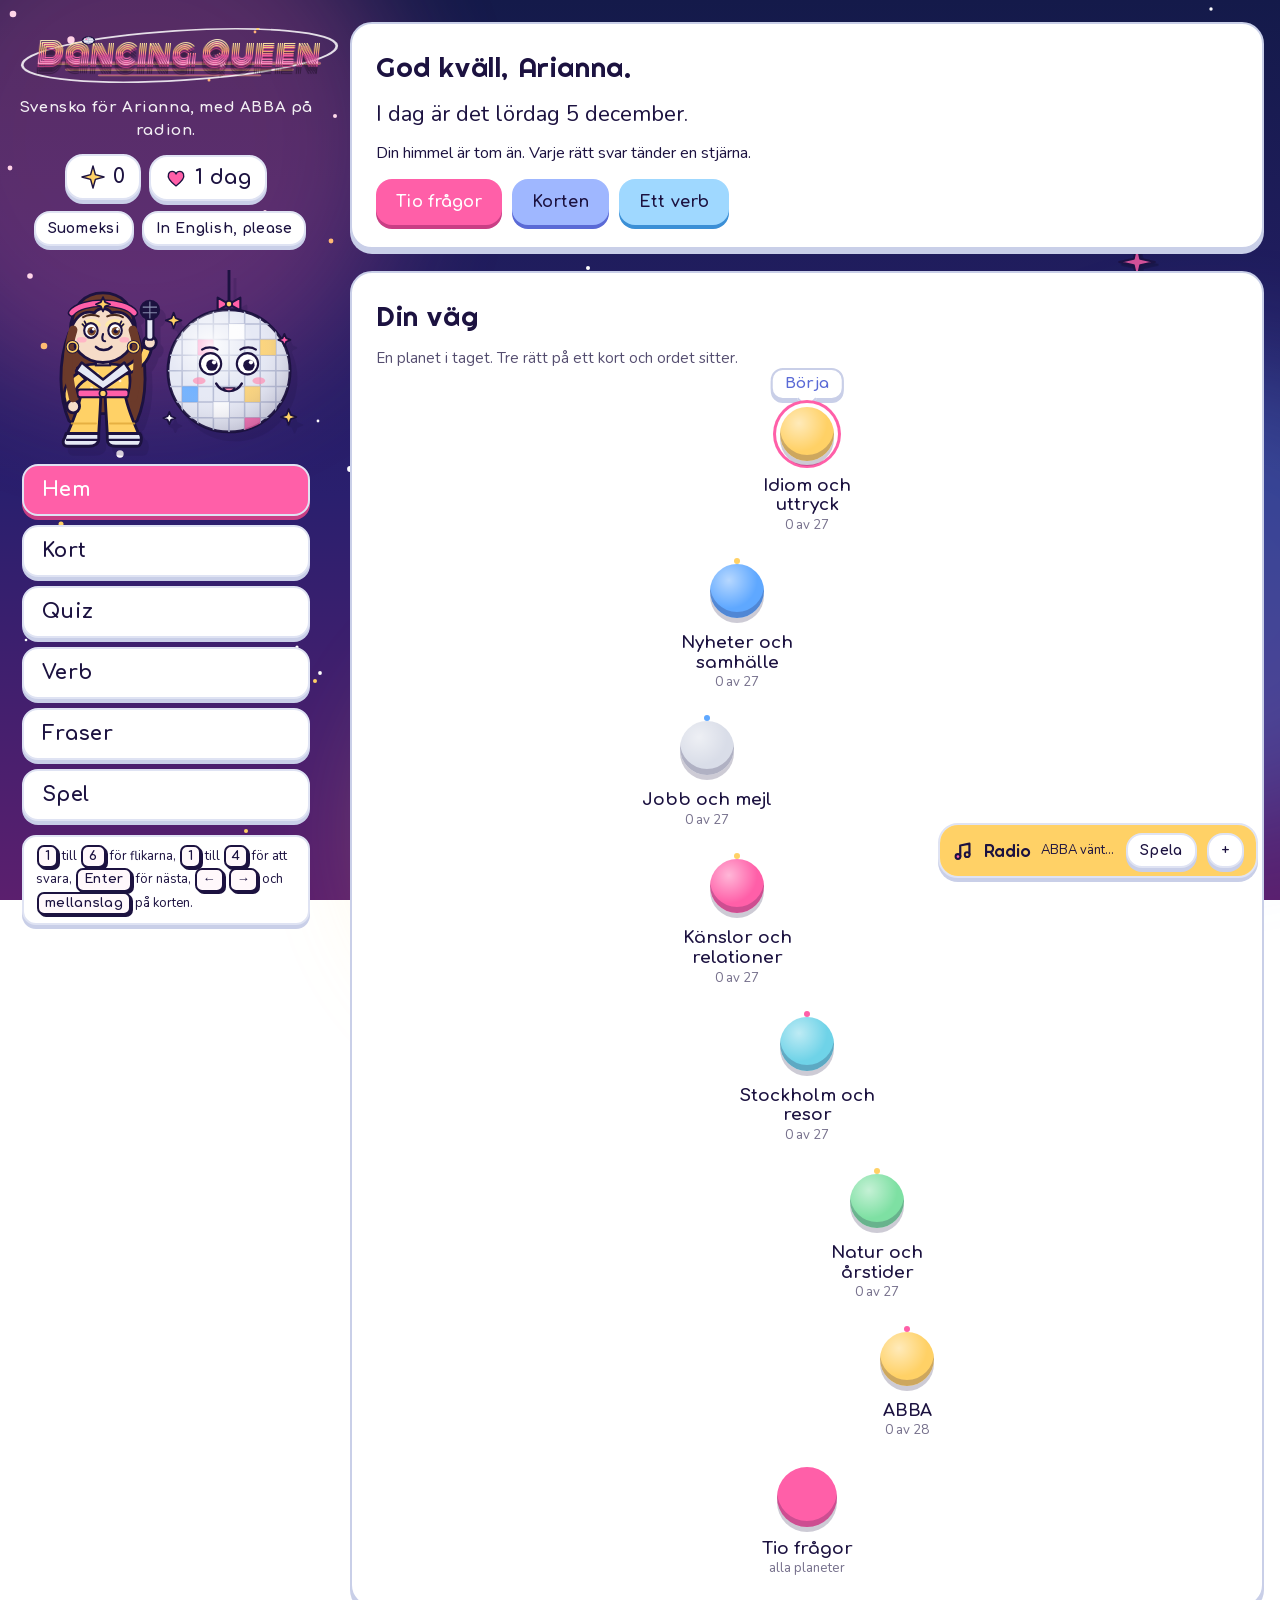
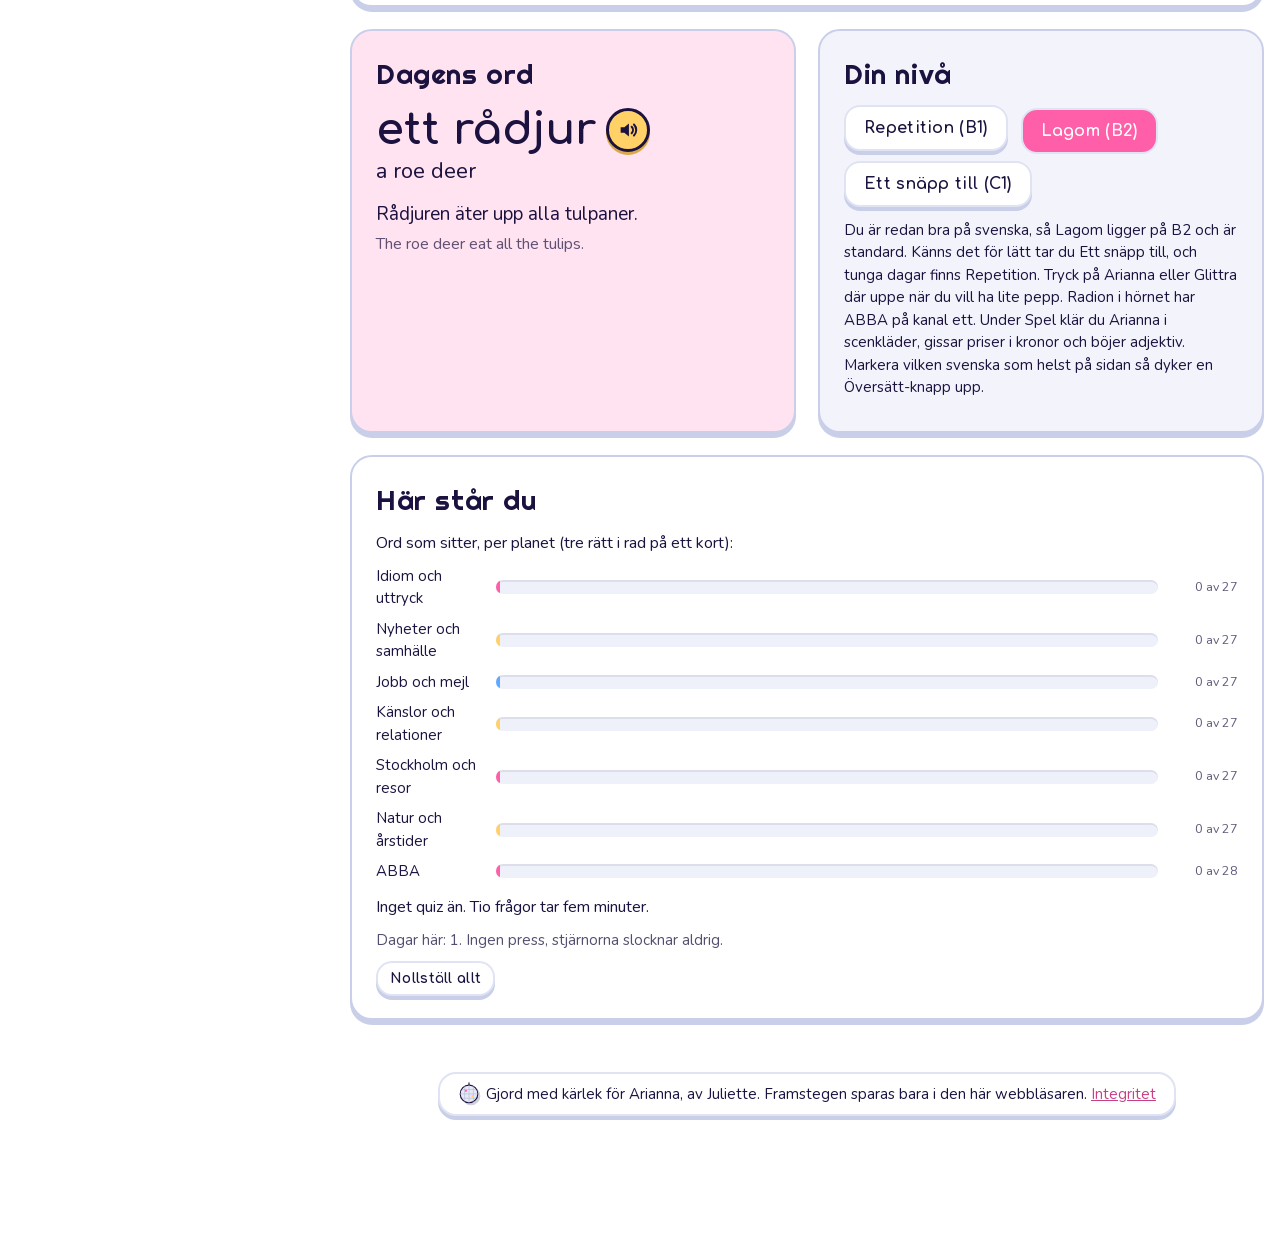
==== commit daf38593: "Finnish toggle: full Finnish version behind a Suomeksi button data-fi.js carries seven Finnish decks" ====
--- a/index.html
+++ b/index.html
@@ -6,7 +6,7 @@
 <title>Dancing Queen</title>
 <meta name="description" content="Svenska för Arianna, med ABBA på radion.">
 <link rel="stylesheet" href="fonts/fonts.css?v=1">
-<link rel="stylesheet" href="style.css?v=1">
+<link rel="stylesheet" href="style.css?v=2">
 <link rel="manifest" href="manifest.webmanifest">
 <meta name="apple-mobile-web-app-capable" content="yes">
 <meta name="apple-mobile-web-app-status-bar-style" content="black-translucent">
@@ -238,13 +238,16 @@
   </div>
 </aside>
 
-<script src="data.js?v=1"></script>
-<script src="app.js?v=1"></script>
-<script src="games.js?v=1"></script>
-<script src="english.js?v=1"></script>
-<script src="interactive.js?v=1"></script>
-<script src="disco.js?v=1"></script>
-<script src="path.js?v=1"></script>
-<script src="native.js?v=1"></script>
+<script src="data.js?v=2"></script>
+<script src="data-fi.js?v=2"></script>
+<script src="lang.js?v=2"></script>
+<script src="app.js?v=2"></script>
+<script src="games.js?v=2"></script>
+<script src="fi.js?v=2"></script>
+<script src="english.js?v=2"></script>
+<script src="interactive.js?v=2"></script>
+<script src="disco.js?v=2"></script>
+<script src="path.js?v=2"></script>
+<script src="native.js?v=2"></script>
 </body>
 </html>
--- a/style.css
+++ b/style.css
@@ -475,3 +475,4 @@
 body.native .tabs{background:rgba(255,255,255,.97); border-top-color:#dfe3f3}
 body.native .tab{color:#7b7fa8} body.native .tab.on{color:var(--pink)}
 body.native .appbar{background:rgba(20,26,74,.94); border-bottom-color:#2a1f6e; color:#fff}
+.fibtn{background:#9fd8ff; box-shadow:0 4px 0 #3b8fd6; margin-left:8px}
